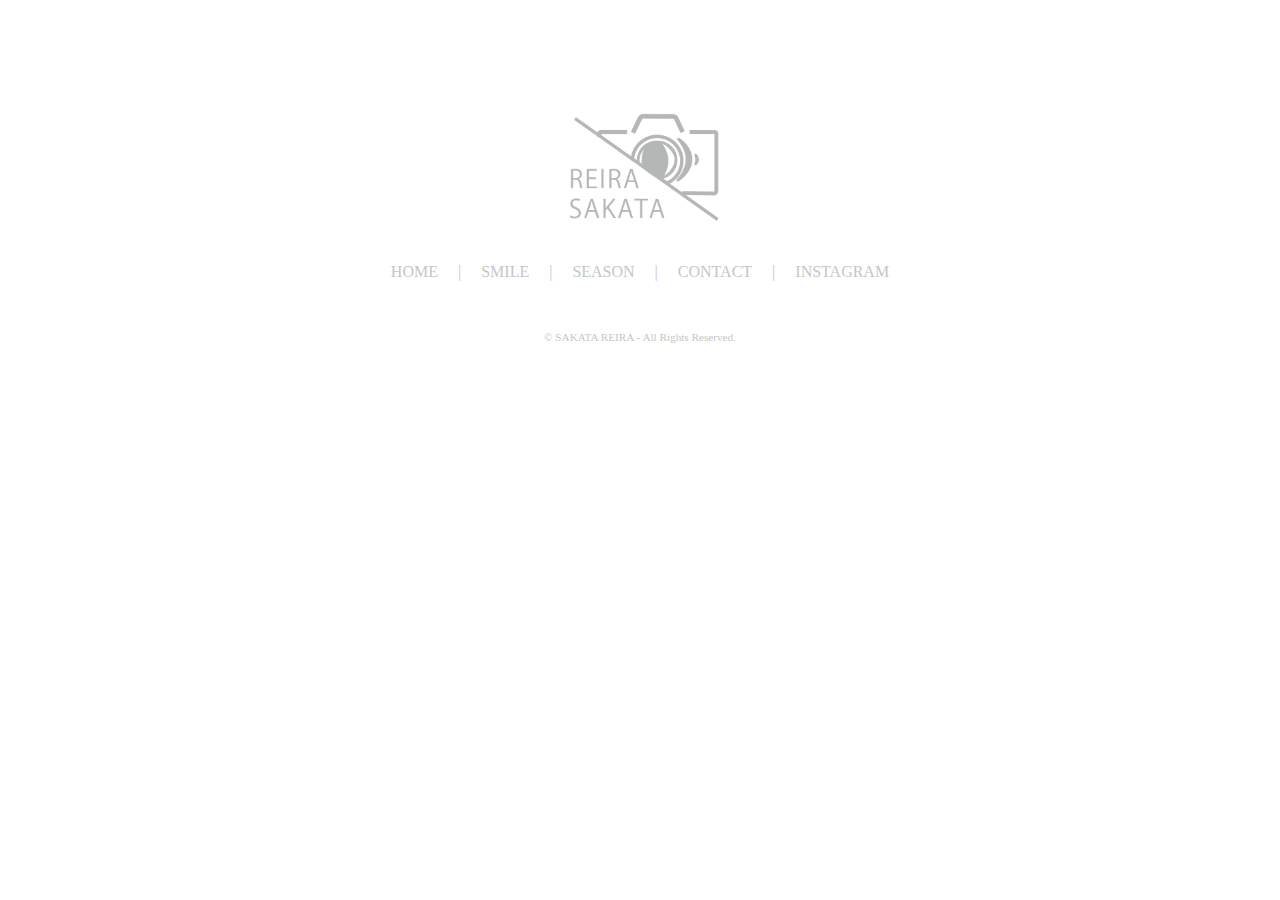
==== HTML/season.html @ 7b4dac71 "first commit" ====
<!DOCTYPE html>
<html lang="en">
<head>
  <meta charset="UTF-8">
  <meta http-equiv="X-UA-Compatible" content="IE=edge">
  <meta name="viewport" content="width=device-width, initial-scale=1.0">
  <title>SAKATA REIRA | HOME PAGE</title>
  <link rel="stylesheet" href="../CSS/reset.css">
  <link rel="stylesheet" href="../CSS/common.css">
  <link rel="stylesheet" href="../CSS/openbtn.css">
  <link rel="stylesheet" href="../CSS/home.css">
</head>
<body>
  <header>
    <div class="header-logo">
      <a href="../HTML/index.html">
        <img src="../SKT-Image/icon/SAKATArogo.png" alt="REIRA SAKATA-rogo">
      </a>  
    </div>
    <nav class="header-nav">
      <ul>
        <li><a href="../HTML/index.html">HOME</a></li>
        <li><a href="../HTML/smile.html">SMILE</a></li>
        <li><a href="../HTML/season.html">SEASON</a></li>
        <li><a href="#contact">CONTACT</a></li>
        <li><a href="https://www.instagram.com/reitanoku/?hl=ja">INSTAGRAM</a></li>
      </ul>
    </nav>
    <div class="openbtn"><span></span><span></span></div>
    <nav class="header-menu">
      <ul>
        <li><a href="../HTML/index.html">HOME</a></li>
        <li><a href="../HTML/smile.html">SMILE</a></li>
        <li><a href="../HTML/season.html">SEASON</a></li>
        <li><a href="#contact">CONTACT</a></li>
        <li><a href="https://www.instagram.com/reitanoku/?hl=ja">INSTAGRAM</a></li>
      </ul>
    </nav>
  </header>
  <main></main>
  <footer>
    <div class="footer-logo">
      <a href="../HTML/index.html">
        <img src="../SKT-Image/icon/SAKATArogo.png" alt="">
      </a>
    </div>
    <nav>
      <ul>
        <li><a href="../HTML/index.html">HOME</a></li>
        <li>|</li>
        <li><a href="../HTML/smile.html">SMILE</a></li>
        <li>|</li>
        <li><a href="../HTML/season.html">SEASON</a></li>
        <li>|</li>
        <li><a href="#contact">CONTACT</a></li>
        <li>|</li>
        <li><a href="https://www.instagram.com/reitanoku/?hl=ja">INSTAGRAM</a></li>
      </ul>
    </nav>
    <div class="copy-right">
      <p>©︎ SAKATA REIRA - All Rights Reserved.</p>
    </div>
  </footer>
  <script src="https://code.jquery.com/jquery-3.4.1.min.js" integrity="sha256-CSXorXvZcTkaix6Yvo6HppcZGetbYMGWSFlBw8HfCJo=" crossorigin="anonymous"></script>
  <!--自作のJS-->
  <script src="../JS/openbtn.js"></script>
  <script src="../JS/header-hide.js"></script>
</body>
</html>
---- CSS/common.css ----
@charset "UTF-8";

*{
  color: #c6c6c6;
}

a{
  text-decoration: none;
  color: #c6c6c6;
}

/* header */

header{
  width:100%;
  background-color: rgba(255, 255, 255, 1);
  display: flex;
  justify-content:space-between;
  height: 100px;
  position: fixed;
  z-index: 100;
}

.header-logo{
  width: 100px;
  margin-top: auto;
  margin-bottom: auto;
  margin-left: 20px;
}

.header-nav{
  margin-top: auto;
  margin-bottom: auto;
  margin-right: 50px;
}

.header-nav ul{
  display: flex;
  align-items: center;
}

.header-nav ul li{
  margin: auto 20px auto 20px;
}

.openbtn{
  display: none;
}

.header-menu{
  display: none;
  width: 100vw;
  height: 100vh;
  position: fixed;
  background-color: rgba(255, 255, 255, 0.639);
  top: 0;
  left: 0;
  z-index: 1;
}

.header-menu ul{
  margin: auto;
  text-align: center;
}

.header-menu ul li{
  margin-top: 30px;
  margin-bottom: 30px;
}

.header-menu.active{
  display: block;
}

/* footer */

footer{
  height: 500px;
  background-color: white;
}

.footer-logo{
  width: 170px;
  padding-top: 100px;
  margin-right: auto;
  margin-left:auto;
  margin-bottom: 30px;
}

footer nav{
  margin-bottom: 50px;
}

footer nav ul{
  display: flex;
  justify-content: center;
}

footer nav ul li{
  margin: auto 10px auto 10px;
}

footer .sns-link ul{
  display: flex;
  justify-content: center;
}

footer .sns-link img{
  width: 25px;
}

.copy-right{
  font-size: 0.7rem;
  background-color: white;
}

.copy-right p{
  text-align: center;
}


@media(max-width:700px){

  /* header */

  .header-nav{
    display: none;
  }

  .openbtn{
    display: flex;
    z-index: 100;
  }
}
---- CSS/openbtn.css ----
@charset "UTF-8";

/*==================================================
　5-2-2 2本線が×に
===================================*/

/*ボタン外側※レイアウトによってpositionや形状は適宜変更してください*/
.openbtn{
	/*ボタン内側の基点となるためrelativeを指定。
追従するナビゲーションの場合はfixed＋top、rightといった位置をセットで指定*/
	position: relative;
	width: 70px;
  height:70px;
	cursor: pointer;
	background:rgba(255, 255, 255, 0);
  margin-top: auto;
  margin-bottom: auto;
}
	
/*ボタン内側*/

.openbtn span{
    display: inline-block;
    transition: all .4s;/*アニメーションの設定*/
    position: absolute;
    left: 13px;
    height: 2px;
	background-color: #666;
  }


.openbtn span:nth-of-type(1) {
	top:22px;	
  	width: 50%;
}

.openbtn span:nth-of-type(2) {
	top:29px;
  	width:30%;
}

/*activeクラスが付与されると線が回転して×に*/

.openbtn.active span:nth-of-type(1) {
    top: 20px;
    left: 16px;
    transform: translateY(6px) rotate(-45deg);
    width: 35%;
}

.openbtn.active span:nth-of-type(2) {
    top: 32px;
    left: 16px;
    transform: translateY(-6px) rotate(45deg);
    width: 35%;
}

.header-menu.active{
  display: flex;

}
---- CSS/home.css ----
@charset "UTF-8";

header{
  display: none;
}

.wrapper-right{
  width: 85%;
  float: right;
}

.wrapper-left{
  width: 85%;
  float: left;
}

.sec-title{
  margin-top: 150px;
  margin-bottom: 150px;
}

.sec-title h2{
  font-size: 2.0rem;
  margin-left: 20px;
}

.sec-title .under-line{
  border-bottom: 2px solid #c6c6c6;
}


/* site-top */

.site-top{
  display: flex;
  width: 100vw;
  height: 100vh;
}

.side-menu{
  width: 20%;
}

.side-logo{
  width: 250px;
  margin: 150px auto 100px auto;
}

.side-menu nav{
  text-align: center;
}

.side-menu nav li{
  font-size: 1.5rem;
  margin-top: 20px;
  margin-bottom: 20px;
}

.sns-link ul{
  display: flex;
  margin: 50px auto auto auto;
}

.sns-link ul li{
  margin: 20px auto 20px auto;
}

.sns-link ul li a img{
  width: 30px;
}

.first-view{
  width: 80%;
  position: relative;
}

.first-view img{
  position: absolute;
  height: 100vh;
  border-top-left-radius: 100px;
  border-bottom-left-radius: 100px;
  position: fixed;
  z-index: -1;
  
}

.first-view p{
  position: absolute;
  top: 30%;
  right: 20px;
  color: #02628E;
  font-size: 1.7rem;
  font-weight: bold;
  letter-spacing: 7px;
  text-align: right;
}

/*=== 9-1-3 マウスが動いてスクロールを促す ====*/

/*スクロールダウン全体の場所*/
.scrolldown3{
  /*描画位置※位置は適宜調整してください*/
  position: absolute;
  left: 10%;
  bottom: 10%;
  /*マウスの動き1.6秒かけて動く永遠にループ*/
animation:mousemove 1.6s ease-in-out infinite;
}

/*下からの距離が変化して上から下に動く*/
@keyframes mousemove{
    0%{bottom:10px;}
    50%{bottom:5px;}
   100%{bottom:10px;}
}

/*Scrollテキストの描写*/
.scrolldown3 span{
  /*描画位置*/
position: absolute;
left:-15px;
bottom:45px;
  /*テキストの形状*/
color: rgb(146, 146, 146);
font-size: 0.7rem;
letter-spacing: 0.05em;
}

/*マウスの中の線描写 */
.scrolldown3 span::after{
content: "";
  /*描画位置*/
position: absolute;
top:10px;
left:17px;
  /*線の形状*/
width: 1px;
height: 15px;
background: rgb(157, 157, 157);
  /*線の動き1.4秒かけて動く。永遠にループ*/
animation: mousepathmove 1.4s linear infinite;
opacity:0;
}

/*上からの距離・不透明度・高さが変化して上から下に流れる*/
@keyframes mousepathmove{
0%{
  height:0;
  top:10px;
  opacity: 0;
}
50%{
  height:15px;
  opacity: 1;
}
100%{
  height:0;
  top:30px;
  opacity: 0;
}
}

/*マウスの描写 */
.scrolldown3:before {
  content: "";
  /*描画位置*/
  position: absolute;
  bottom:0;
  left:-10px;
  /*マウスの形状*/
width:25px;
height:37px;
border-radius: 10px;
border:1px solid rgb(155, 155, 155);
}


/*マウスの中の丸の描写*/
.scrolldown3:after{
content:"";
  /*描画位置*/
position: absolute;
bottom:26px;
left:0;
  /*丸の形状*/
width:5px;
height: 5px;
border-radius: 50%;
border:1px solid rgb(156, 156, 156);
}

/* about */

#about {
  width: 100%;
  margin: 0;
  padding: 150px 0;
  position: relative;
  top: 200px;
  height: 1300px;
}

#about::before {
  content: '';
  position: absolute;
  top: 0;
  bottom: 0;
  left: 0;
  right: 0;
  background-color: #6E5974;
  transform: skewY(-7deg);
  z-index: -1;
}

#about .bio{
  display: flex;
  justify-content: space-around;
}

.name-picture img{
  width: 600px;
  margin: auto;
}

.text-history h3{
  font-size: 1.5rem;
  line-height: 2.0rem;
  margin-bottom: 70px;
}

.text-history .self-intro{
  max-width: 600px;
  font-size: 0.8rem;
  margin-bottom: 70px;
  line-height: 1.7rem;
}

.text-history .history{
  max-width: 500px;
  font-size: 0.8rem;
  line-height: 1.7rem;
}

/* gallery */

#gallery{
  width: 100%;
  margin: 0;
  padding: 150px 0;
  position: relative;
  top: 200px;
  height: 1500px;
}

#gallery::before {
  content: '';
  position: absolute;
  top: 0;
  bottom: 0;
  left: 0;
  right: 0;
  background-color: #eeeeee;
  transform: skewY(-7deg);
  z-index: -1;
}

#gallery .sec-title h2{
  text-align: right;
  margin-right: 20px;
}

#gallery .contents-wrapper{
  display: flex;
  justify-content: space-between;
}

.gallery-contents{
  margin-left: 150px;
  padding: 30px;
}

.gallery-contents h3{
  text-align: center;
  font-size: 2.0rem;
}

.gallery-contents img{
  width: 500px;
  height: auto;
  margin:30px auto 30px auto;
  border-radius: 40px;
}

.gallery-contents p{
  font-size: 0.8rem;
  line-height: 1.5rem;
  margin-bottom: 30px;
  margin-left: 20px;
}

.see-more-btn{
  text-align: center;
}

.gallery-contents a{
  padding: 10px 15px;
  line-height: 2.0rem;
  border-radius: 20px;
  border: #c6c6c6 solid 1px;
}

/* contact */

#contact{
  width: 100%;
  margin: 0;
  padding: 150px 0;
  position: relative;
  top: 200px;
  height: 1700px;
}

#contact::before {
  content: '';
  position: absolute;
  top: 0;
  bottom: 0;
  left: 0;
  right: 0;
  background-color: #FFF0DD;
  transform: skewY(-7deg);
  z-index: -1;
}

.contact-form{
  padding-left: 200px;
}

#contact .sec-title h2{
  color: #717171;
}

#contact .sec-title .under-line{
  border: 1px solid#717171;
}

#contact p{
  color: #717171;
  line-height: 3.0rem;
  font-size: 1.1rem;
}

#contact form p{
  color: #717171;
}

#contact label{
  color: #717171;
}

.input-area input{
  width: 350px;
  height: 70px;
}

.input-area textarea{
  width: 700px;
  height: 250px;
}
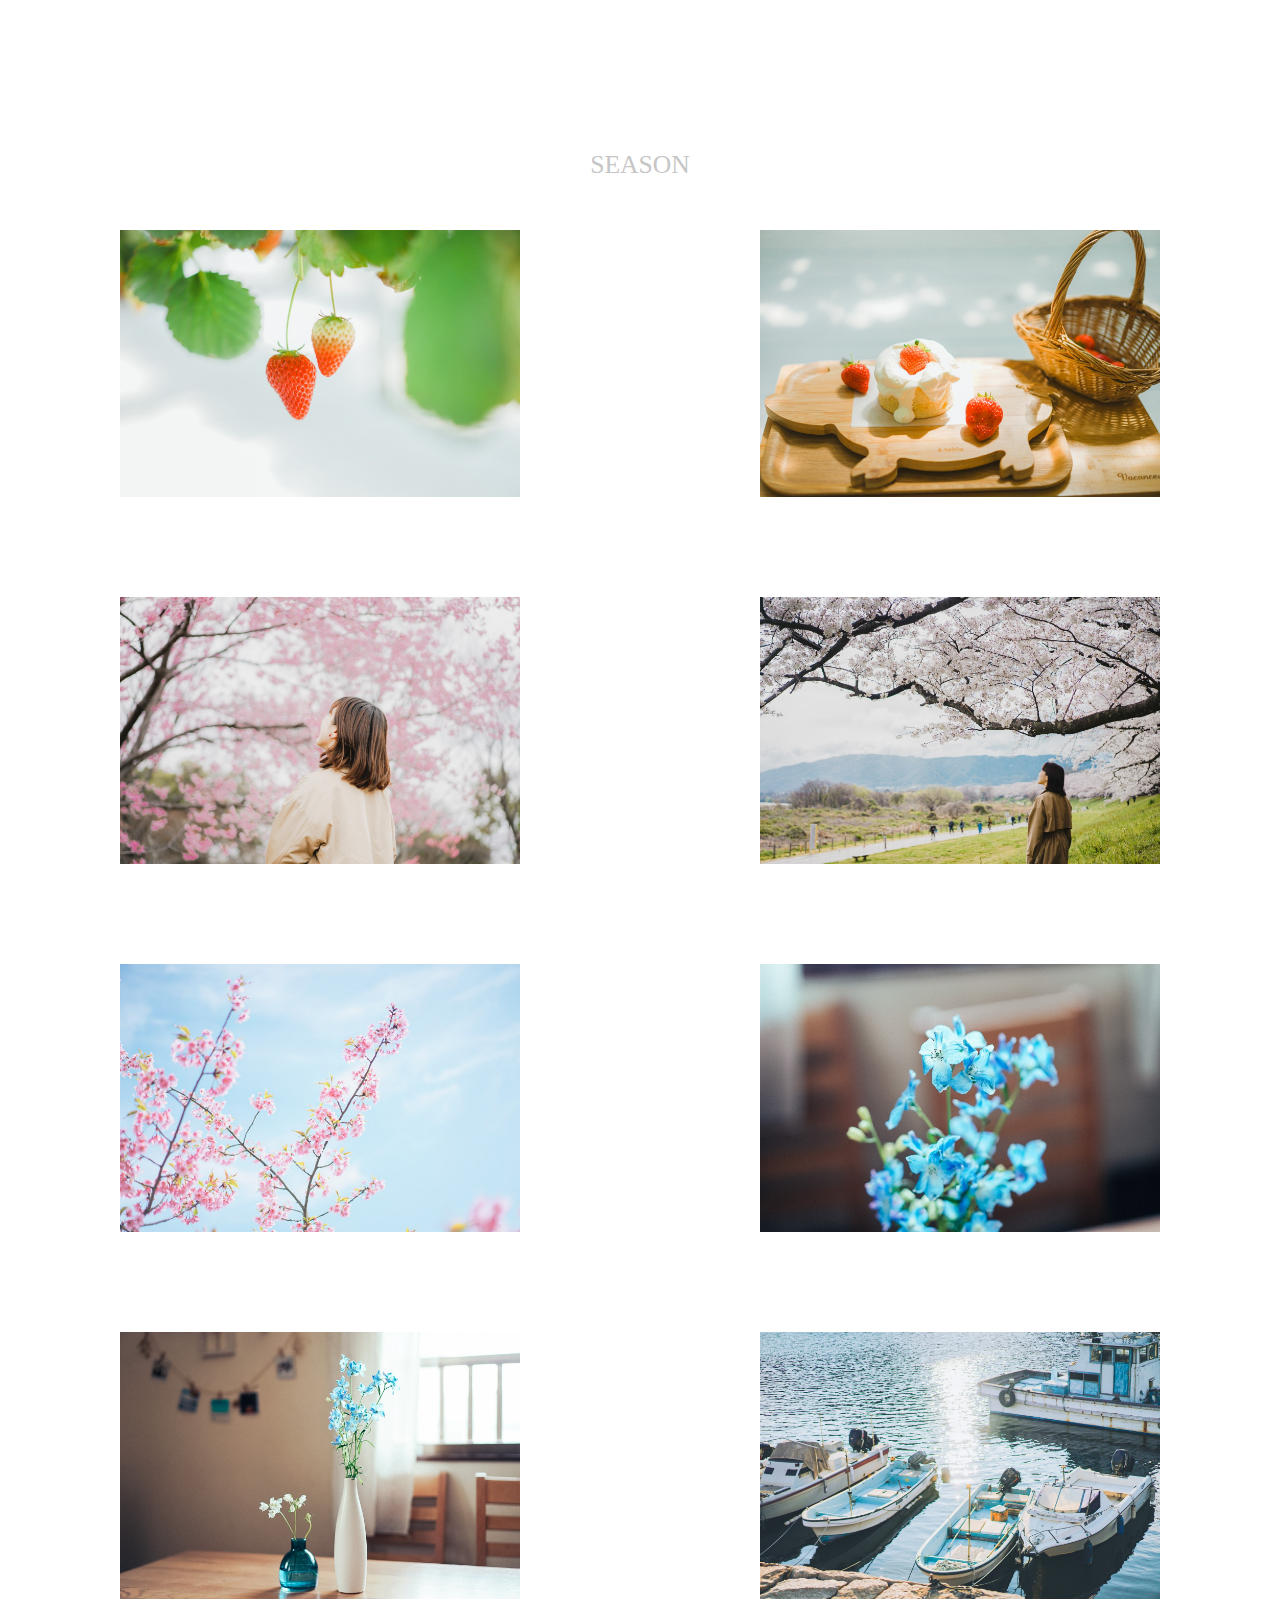
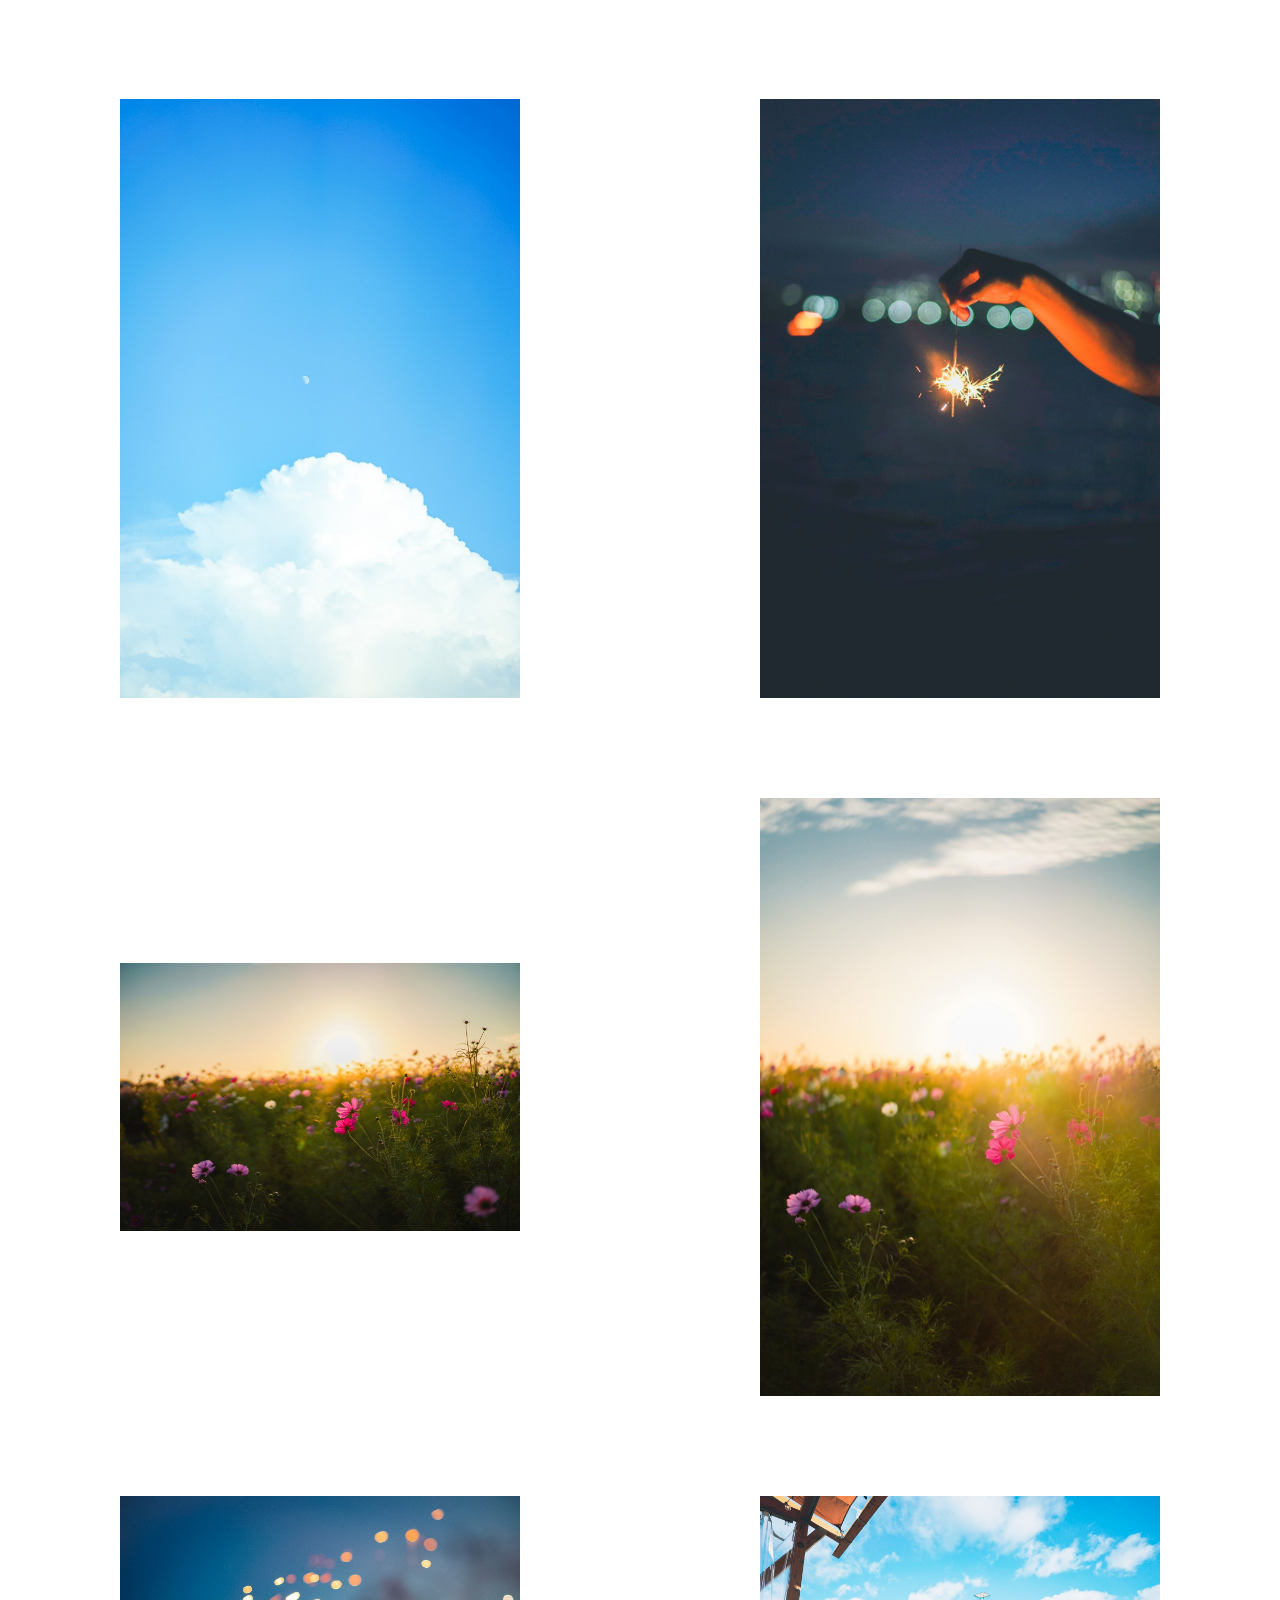
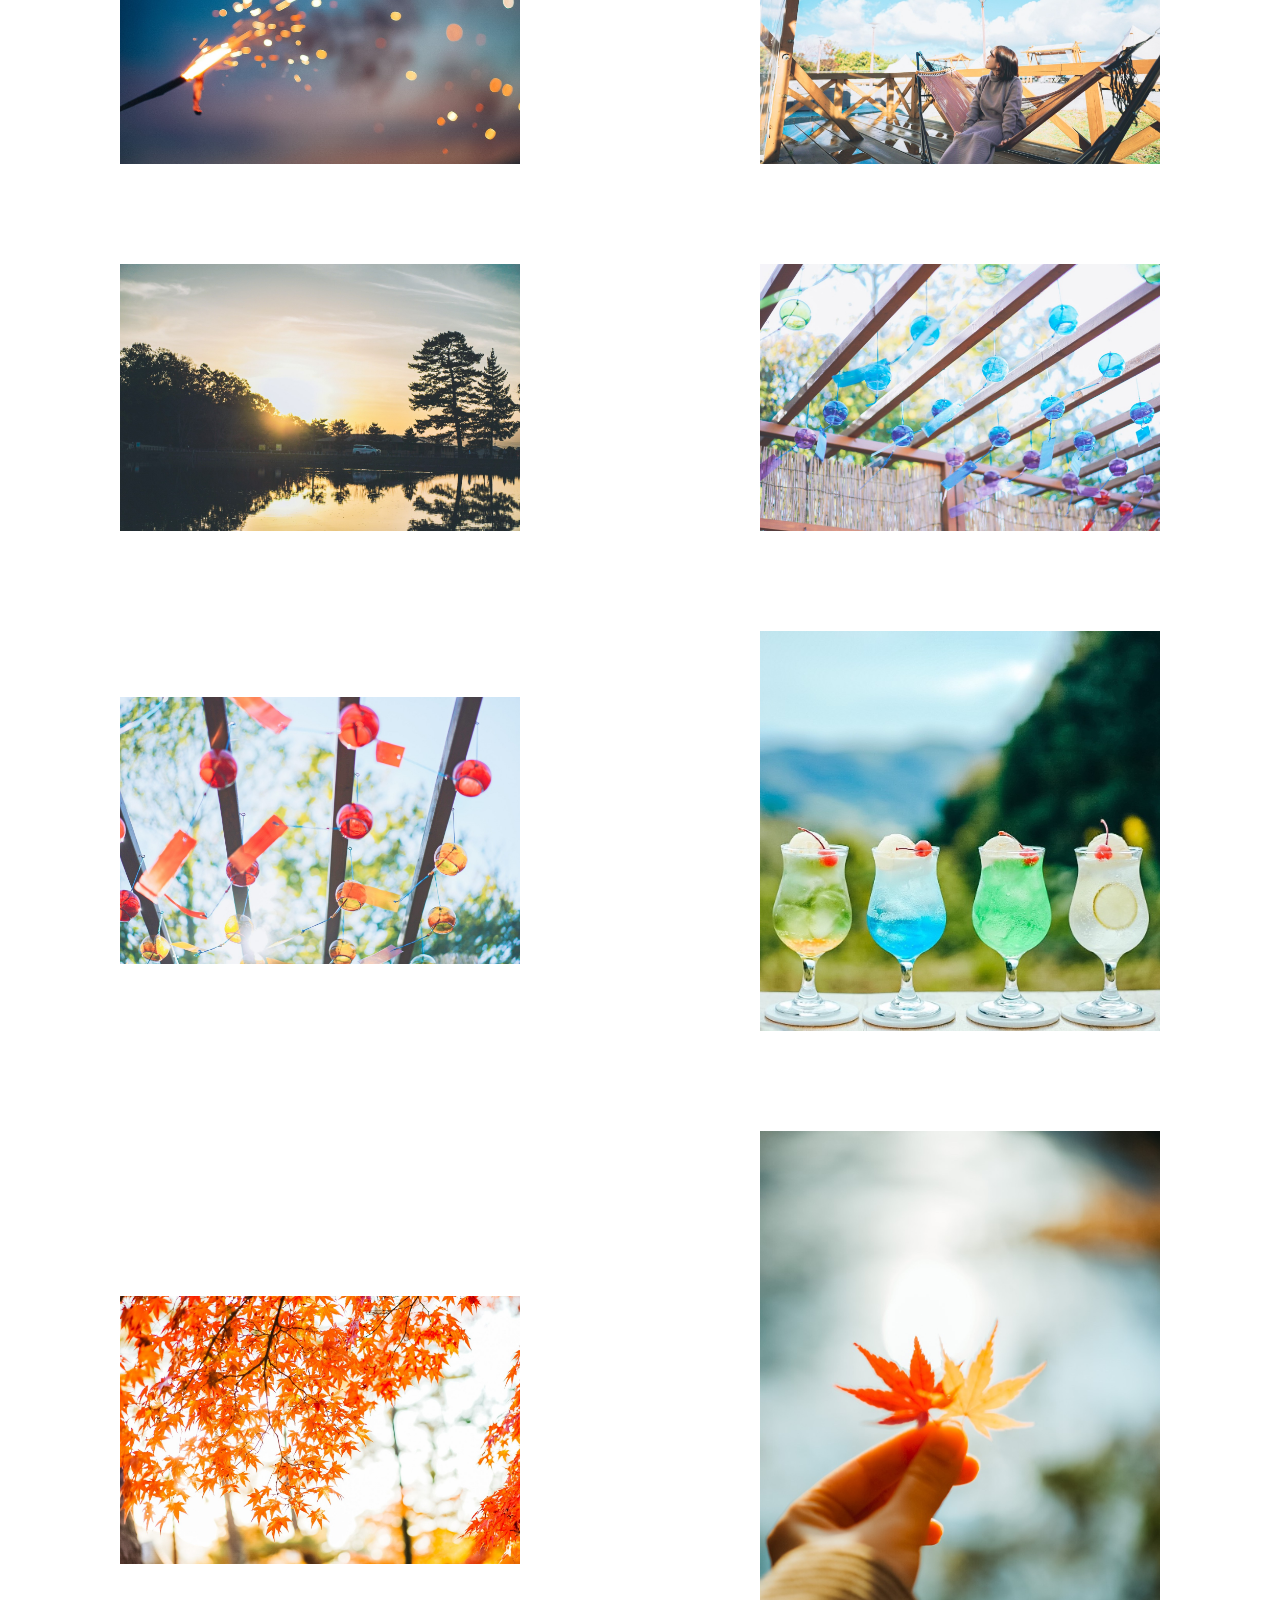
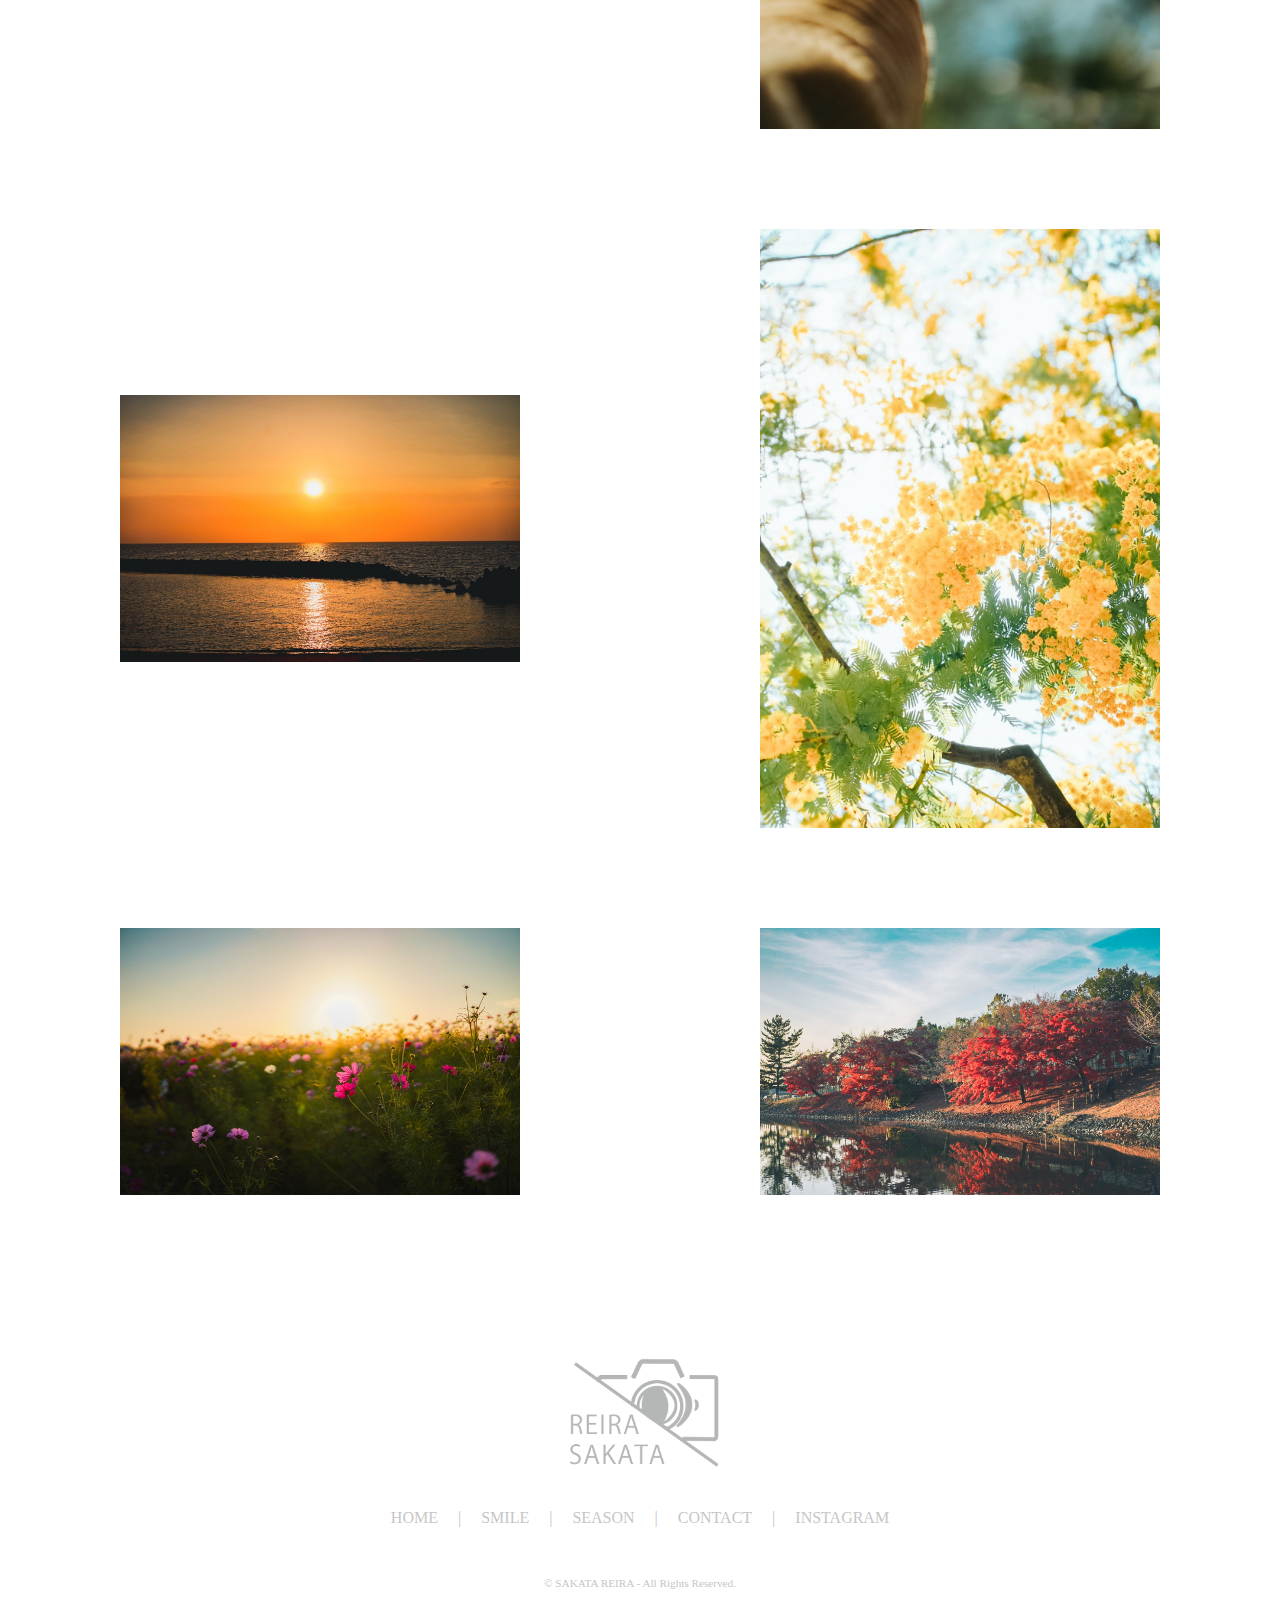
==== commit 6800c684: "Add files via upload" ====
--- a/HTML/season.html
+++ b/HTML/season.html
@@ -8,7 +8,7 @@
   <link rel="stylesheet" href="../CSS/reset.css">
   <link rel="stylesheet" href="../CSS/common.css">
   <link rel="stylesheet" href="../CSS/openbtn.css">
-  <link rel="stylesheet" href="../CSS/home.css">
+  <link rel="stylesheet" href="../CSS/smile.css">
 </head>
 <body>
   <header>
@@ -37,7 +37,39 @@
       </ul>
     </nav>
   </header>
-  <main></main>
+  <main>
+    <div class="front-space"></div>
+    <h2>SEASON</h2>
+    <div class="album">
+      <ul>
+        <li><img src="../SKT-Image/season/LINE_ALBUM_221231_0.jpg" alt=""></li>
+        <li><img src="../SKT-Image/season/LINE_ALBUM_221231_1.jpg" alt=""></li>
+        <li><img src="../SKT-Image/season/LINE_ALBUM_221231_10.jpg" alt=""></li>
+        <li><img src="../SKT-Image/season/LINE_ALBUM_221231_11.jpg" alt=""></li>
+        <li><img src="../SKT-Image/season/LINE_ALBUM_221231_12.jpg" alt=""></li>
+        <li><img src="../SKT-Image/season/LINE_ALBUM_221231_13.jpg" alt=""></li>
+        <li><img src="../SKT-Image/season/LINE_ALBUM_221231_14.jpg" alt=""></li>
+        <li><img src="../SKT-Image/season/LINE_ALBUM_221231_15.jpg" alt=""></li>
+        <li><img src="../SKT-Image/season/LINE_ALBUM_221231_16.jpg" alt=""></li>
+        <li><img src="../SKT-Image/season/LINE_ALBUM_221231_17.jpg" alt=""></li>
+        <li><img src="../SKT-Image/season/LINE_ALBUM_221231_18.jpg" alt=""></li>
+        <li><img src="../SKT-Image/season/LINE_ALBUM_221231_19.jpg" alt=""></li>
+        <li><img src="../SKT-Image/season/LINE_ALBUM_221231_2.jpg" alt=""></li>
+        <li><img src="../SKT-Image/season/LINE_ALBUM_221231_20.jpg" alt=""></li>
+        <li><img src="../SKT-Image/season/LINE_ALBUM_221231_21.jpg" alt=""></li>
+        <li><img src="../SKT-Image/season/LINE_ALBUM_221231_3.jpg" alt=""></li>
+        <li><img src="../SKT-Image/season/LINE_ALBUM_221231_4.jpg" alt=""></li>
+        <li><img src="../SKT-Image/season/LINE_ALBUM_221231_5.jpg" alt=""></li>
+        <li><img src="../SKT-Image/season/LINE_ALBUM_221231_6.jpg" alt=""></li>
+        <li><img src="../SKT-Image/season/LINE_ALBUM_221231_7.jpg" alt=""></li>
+        <li><img src="../SKT-Image/season/LINE_ALBUM_221231_8.jpg" alt=""></li>
+        <li><img src="../SKT-Image/season/LINE_ALBUM_221231_9.jpg" alt=""></li>
+        <li><img src="../SKT-Image/season/LINE_ALBUM_230102.jpg" alt=""></li>
+        <li><img src="../SKT-Image/season/LINE_ALBUM_230105_0.jpg" alt=""></li>
+
+      </ul>
+    </div>
+  </main>
   <footer>
     <div class="footer-logo">
       <a href="../HTML/index.html">
@@ -65,5 +97,6 @@
   <!--自作のJS-->
   <script src="../JS/openbtn.js"></script>
   <script src="../JS/header-hide.js"></script>
+
 </body>
 </html>--- a/CSS/smile.css
+++ b/CSS/smile.css
@@ -0,0 +1,26 @@
+@charset "UTF-8";
+
+.front-space{
+  height: 150px;
+}
+
+h2{
+  font-size: 1.6rem;
+  text-align: center;
+}
+
+header{
+  display: none;
+}
+
+.album ul{
+  display: flex;
+  justify-content: space-around;
+  align-items: center;
+  flex-wrap: wrap;
+}
+
+.album li{
+  max-width: 400px;
+  margin: 50px;
+}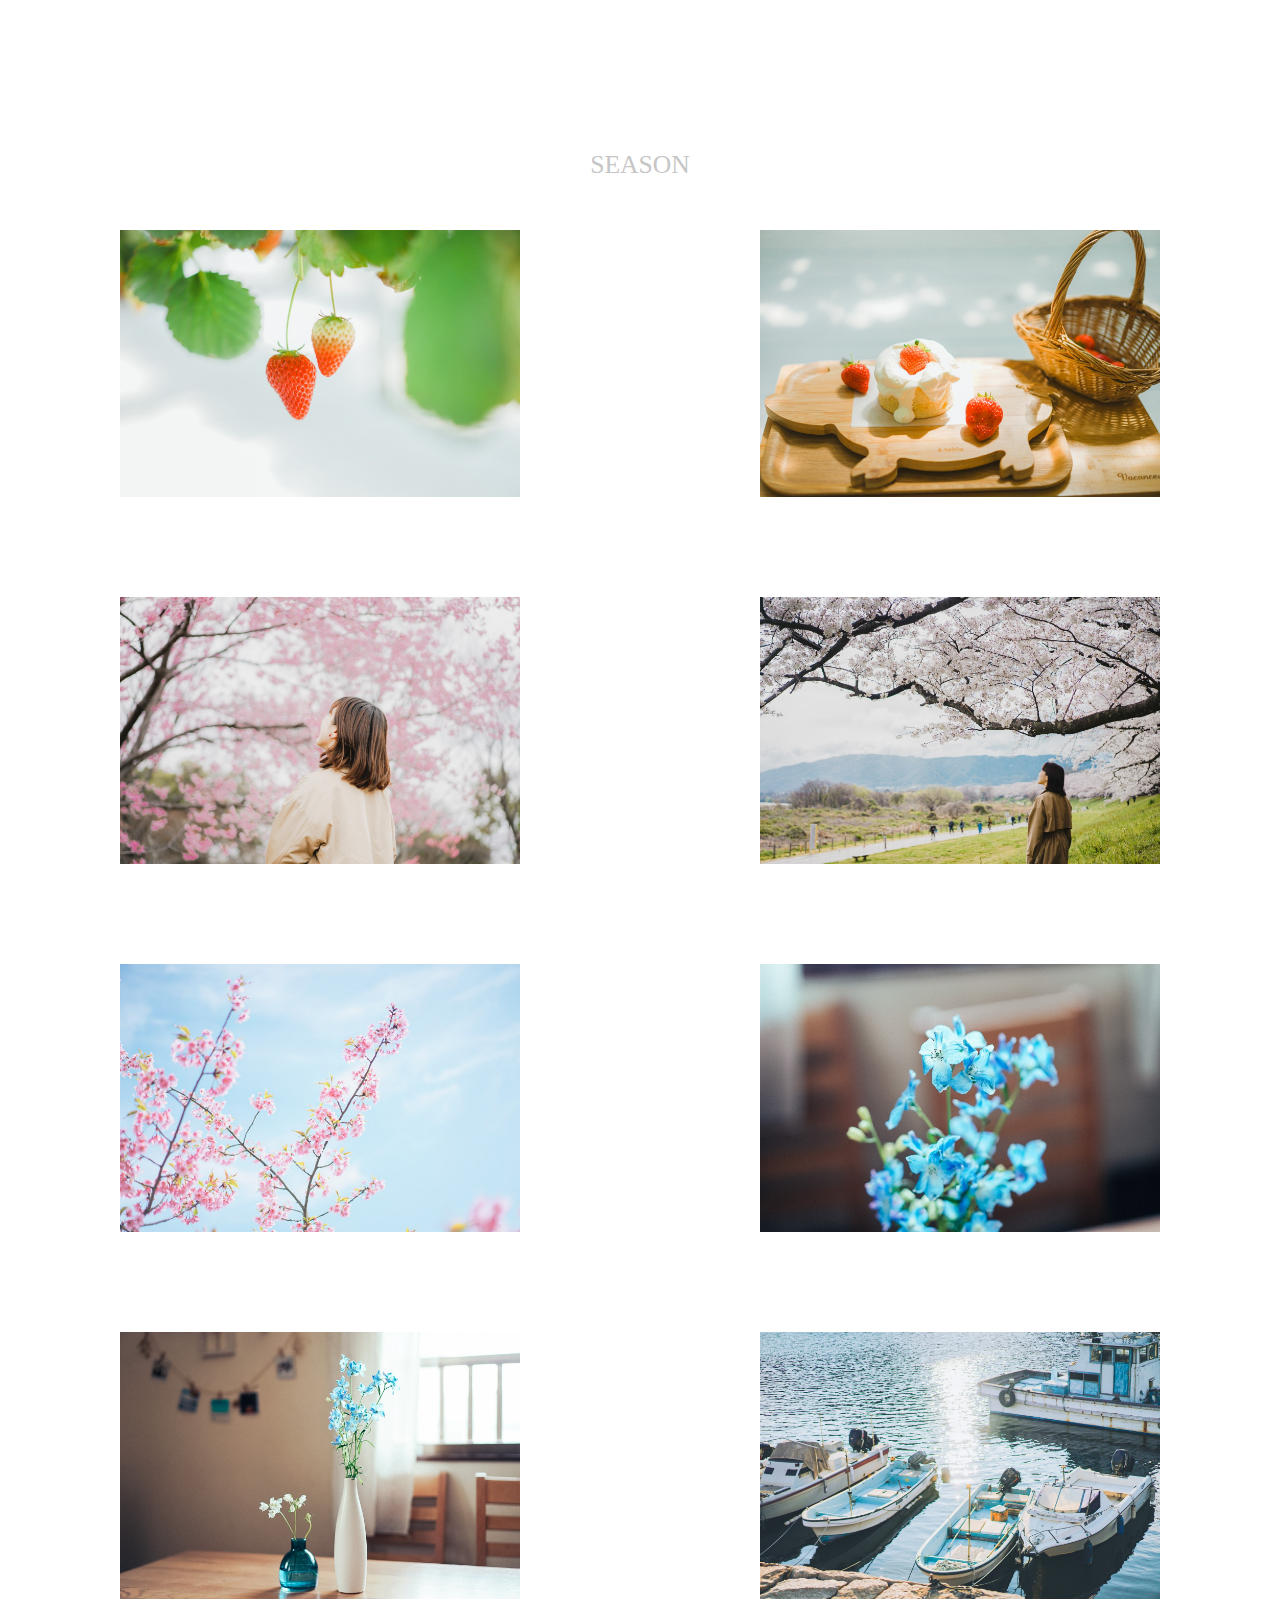
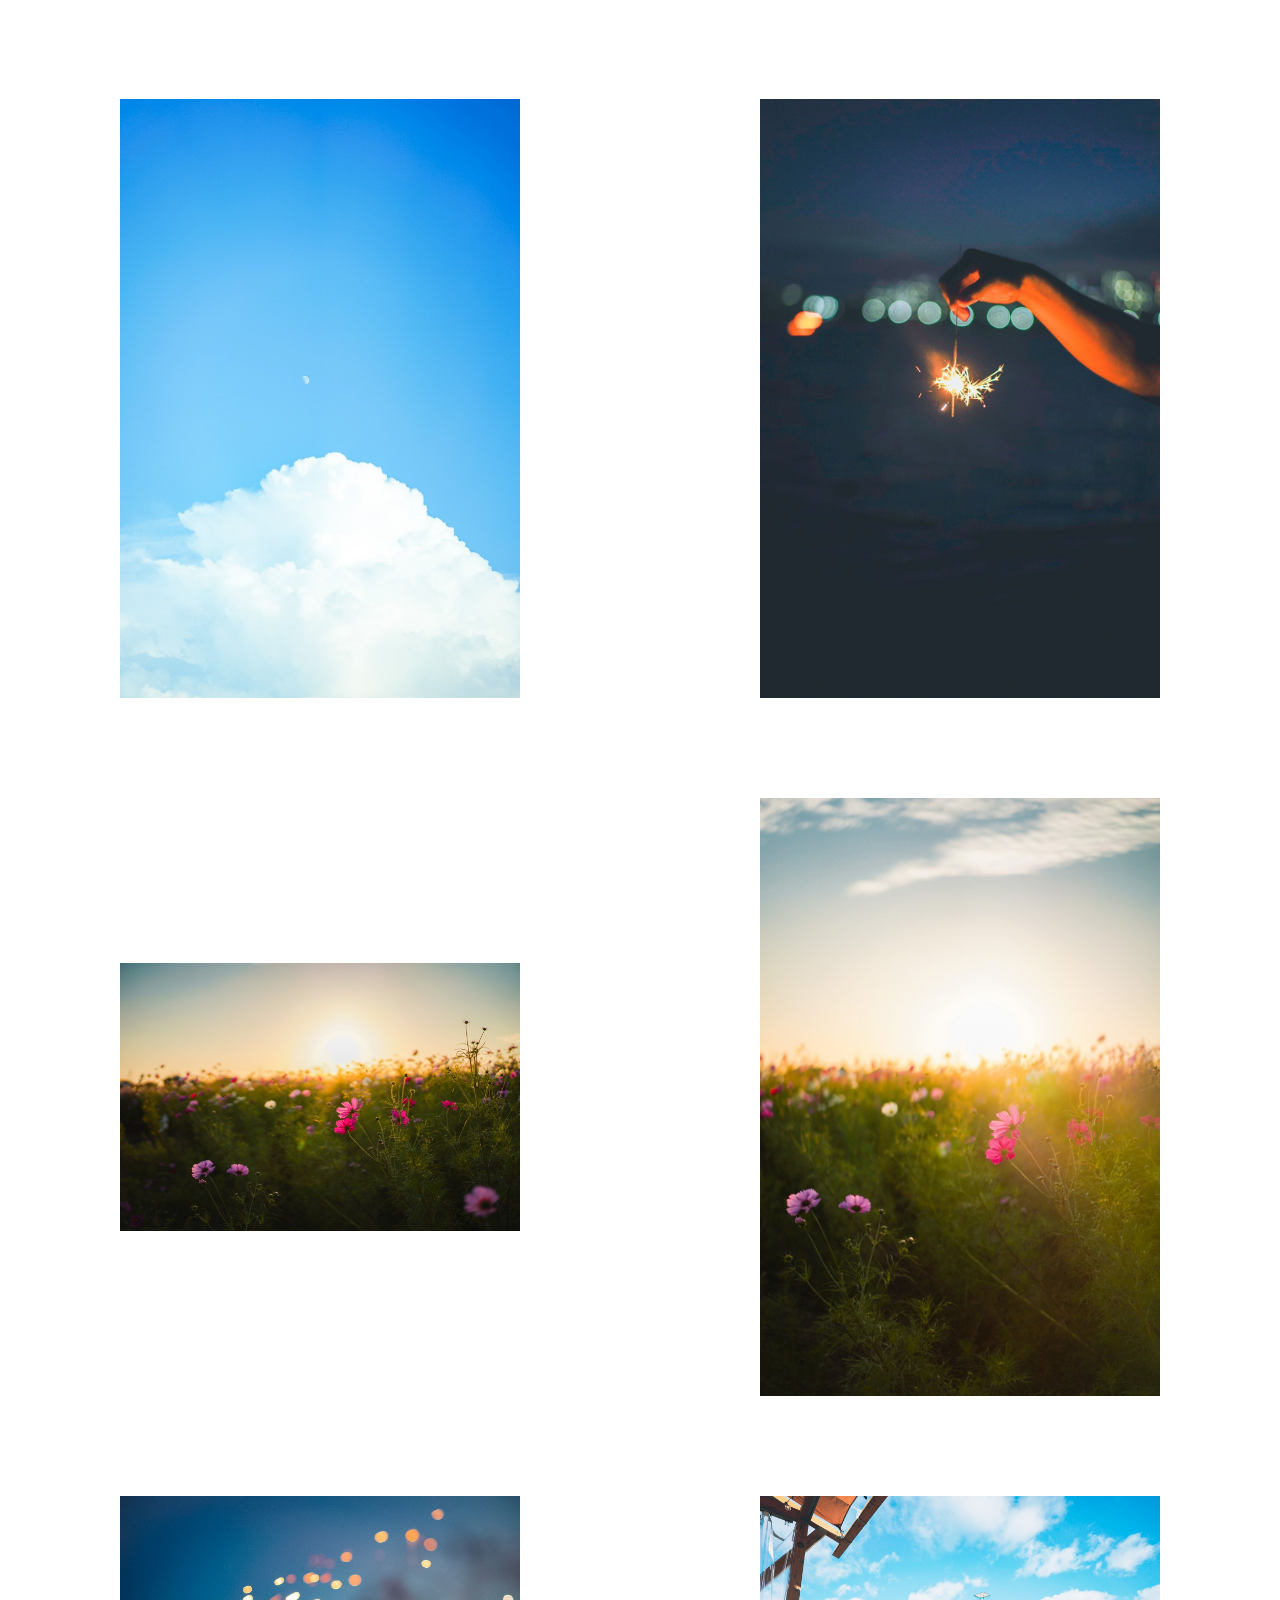
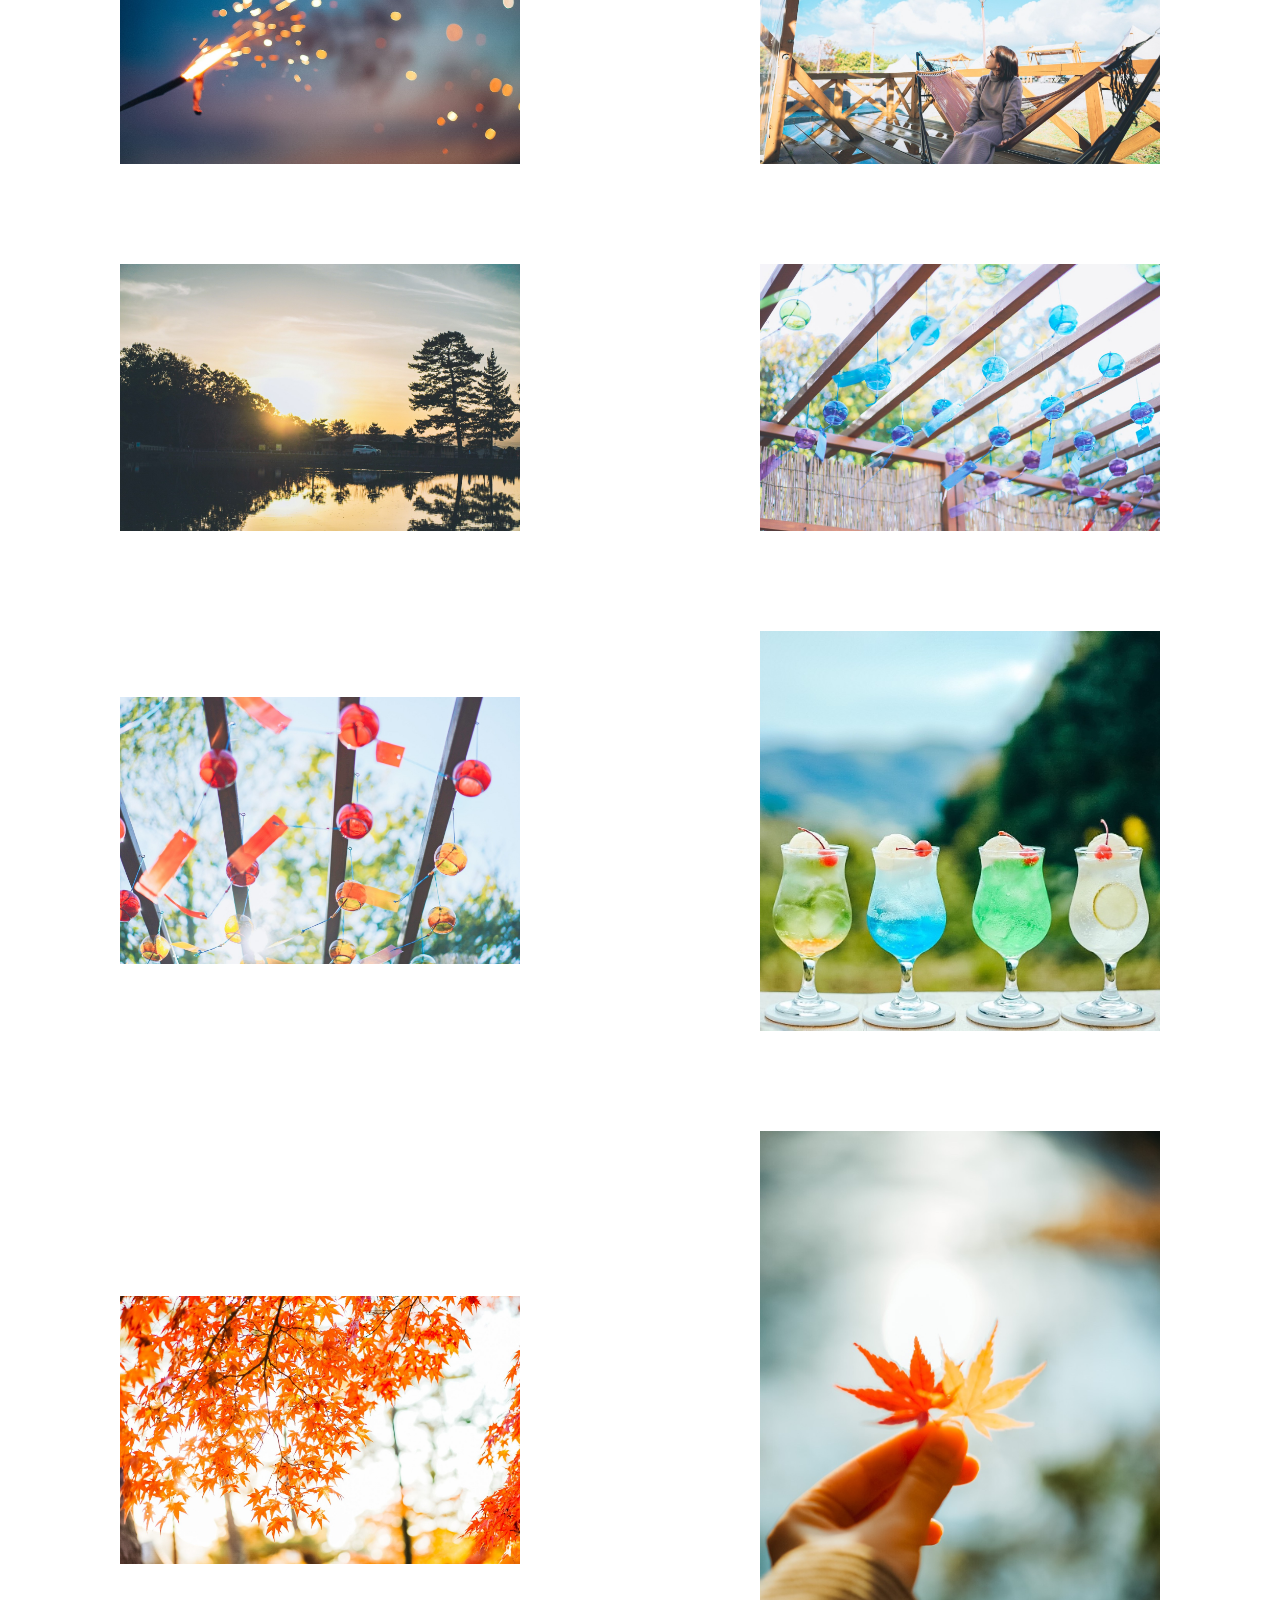
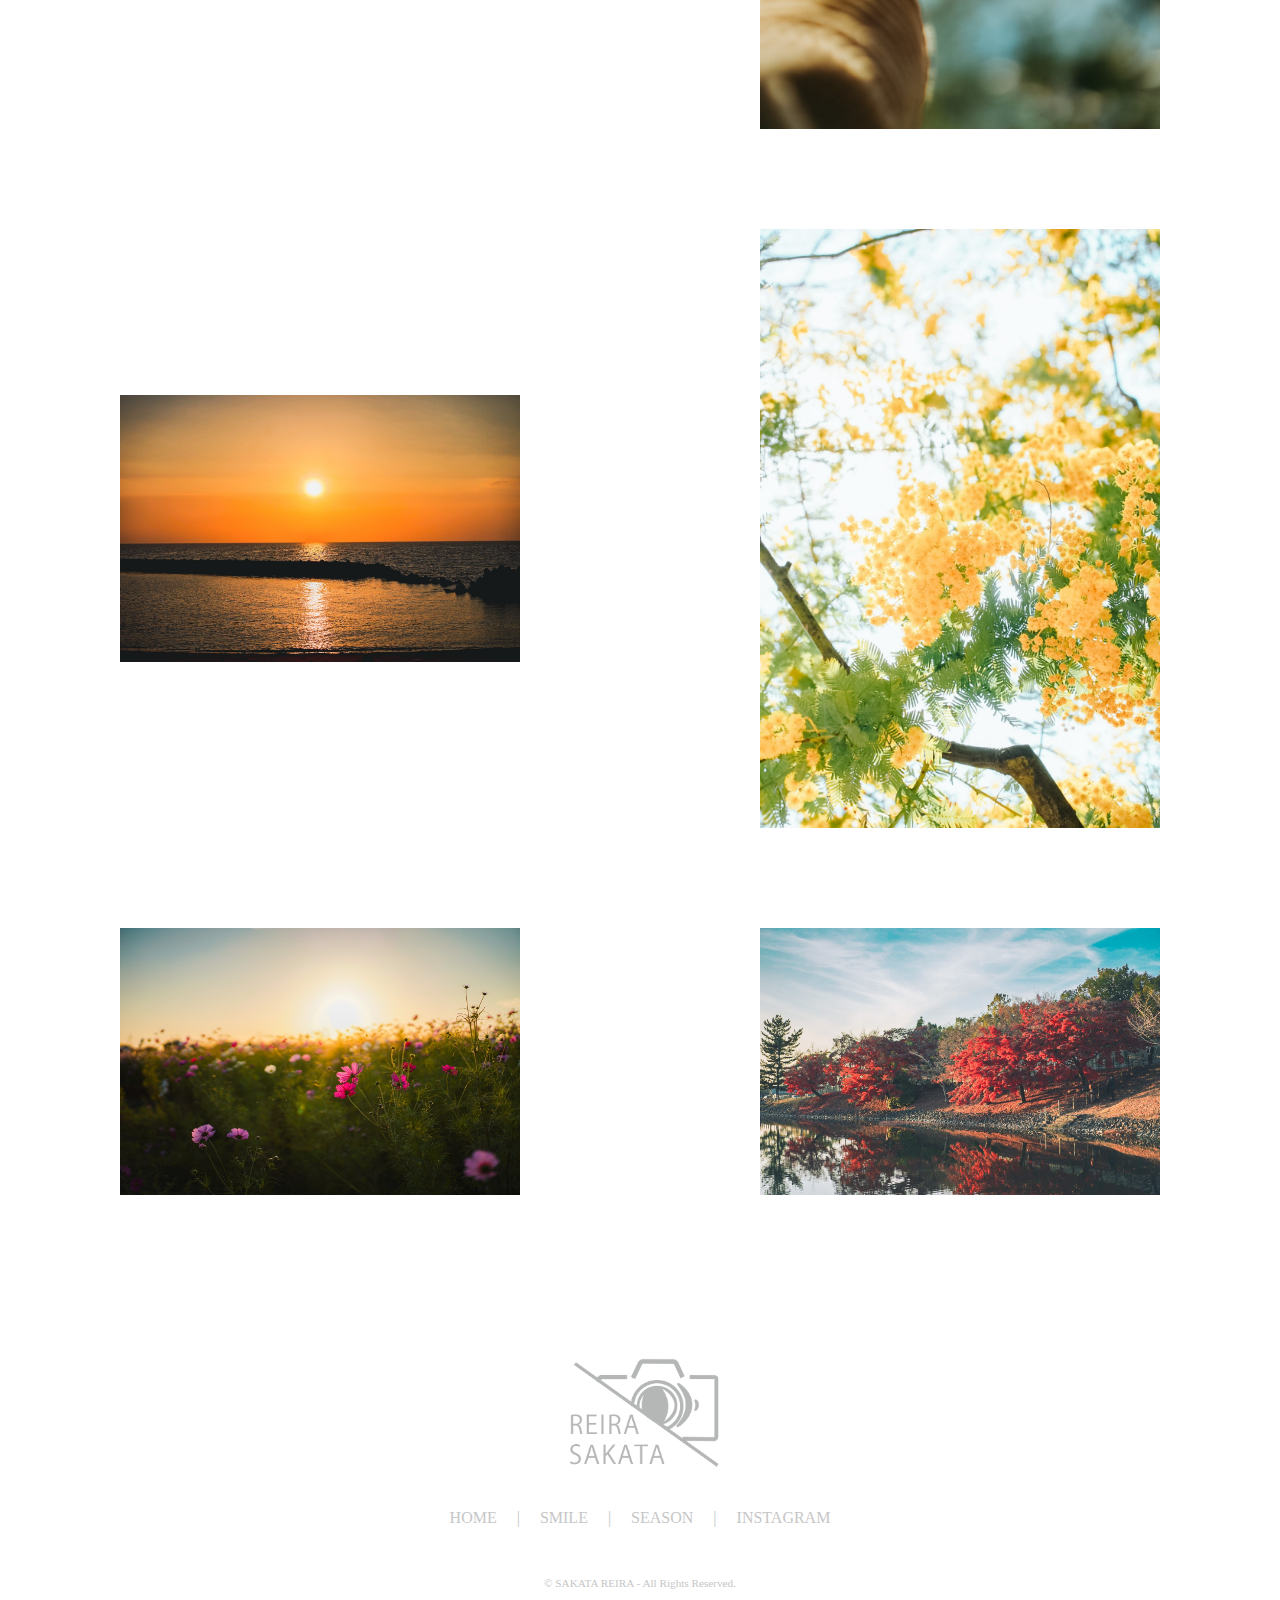
==== commit 8ab6b0e0: "Add files via upload" ====
--- a/HTML/season.html
+++ b/HTML/season.html
@@ -22,8 +22,7 @@
         <li><a href="../HTML/index.html">HOME</a></li>
         <li><a href="../HTML/smile.html">SMILE</a></li>
         <li><a href="../HTML/season.html">SEASON</a></li>
-        <li><a href="#contact">CONTACT</a></li>
-        <li><a href="https://www.instagram.com/reitanoku/?hl=ja">INSTAGRAM</a></li>
+        <li><a href="https://www.instagram.com/_raireira_/?hl=ja">INSTAGRAM</a></li>
       </ul>
     </nav>
     <div class="openbtn"><span></span><span></span></div>
@@ -32,8 +31,7 @@
         <li><a href="../HTML/index.html">HOME</a></li>
         <li><a href="../HTML/smile.html">SMILE</a></li>
         <li><a href="../HTML/season.html">SEASON</a></li>
-        <li><a href="#contact">CONTACT</a></li>
-        <li><a href="https://www.instagram.com/reitanoku/?hl=ja">INSTAGRAM</a></li>
+        <li><a href="https://www.instagram.com/_raireira_/?hl=ja">INSTAGRAM</a></li>
       </ul>
     </nav>
   </header>
@@ -84,9 +82,7 @@
         <li>|</li>
         <li><a href="../HTML/season.html">SEASON</a></li>
         <li>|</li>
-        <li><a href="#contact">CONTACT</a></li>
-        <li>|</li>
-        <li><a href="https://www.instagram.com/reitanoku/?hl=ja">INSTAGRAM</a></li>
+        <li><a href="https://www.instagram.com/_raireira_/?hl=ja">INSTAGRAM</a></li>
       </ul>
     </nav>
     <div class="copy-right">
--- a/CSS/common.css
+++ b/CSS/common.css
@@ -8,6 +8,12 @@
   text-decoration: none;
   color: #c6c6c6;
 }
+
+a:hover{
+  color: #7c7c7c;
+  transition: 0.5s;
+}
+
 
 /* header */
 
@@ -52,7 +58,7 @@
   width: 100vw;
   height: 100vh;
   position: fixed;
-  background-color: rgba(255, 255, 255, 0.639);
+  background-color: rgb(255, 255, 255);
   top: 0;
   left: 0;
   z-index: 1;
@@ -66,6 +72,7 @@
 .header-menu ul li{
   margin-top: 30px;
   margin-bottom: 30px;
+  font-size: 1.6rem;
 }
 
 .header-menu.active{
@@ -122,6 +129,13 @@
 @media(max-width:700px){
 
   /* header */
+  header{
+    height: 70px;
+  }
+
+  .header-logo{
+    width: 80px;
+  }
 
   .header-nav{
     display: none;
@@ -131,4 +145,8 @@
     display: flex;
     z-index: 100;
   }
+
+  footer nav ul li{
+    font-size: 0.8rem;
+  }
 }--- a/CSS/openbtn.css
+++ b/CSS/openbtn.css
@@ -15,6 +15,7 @@
 	background:rgba(255, 255, 255, 0);
   margin-top: auto;
   margin-bottom: auto;
+  margin-right: 20px;
 }
 	
 /*ボタン内側*/
